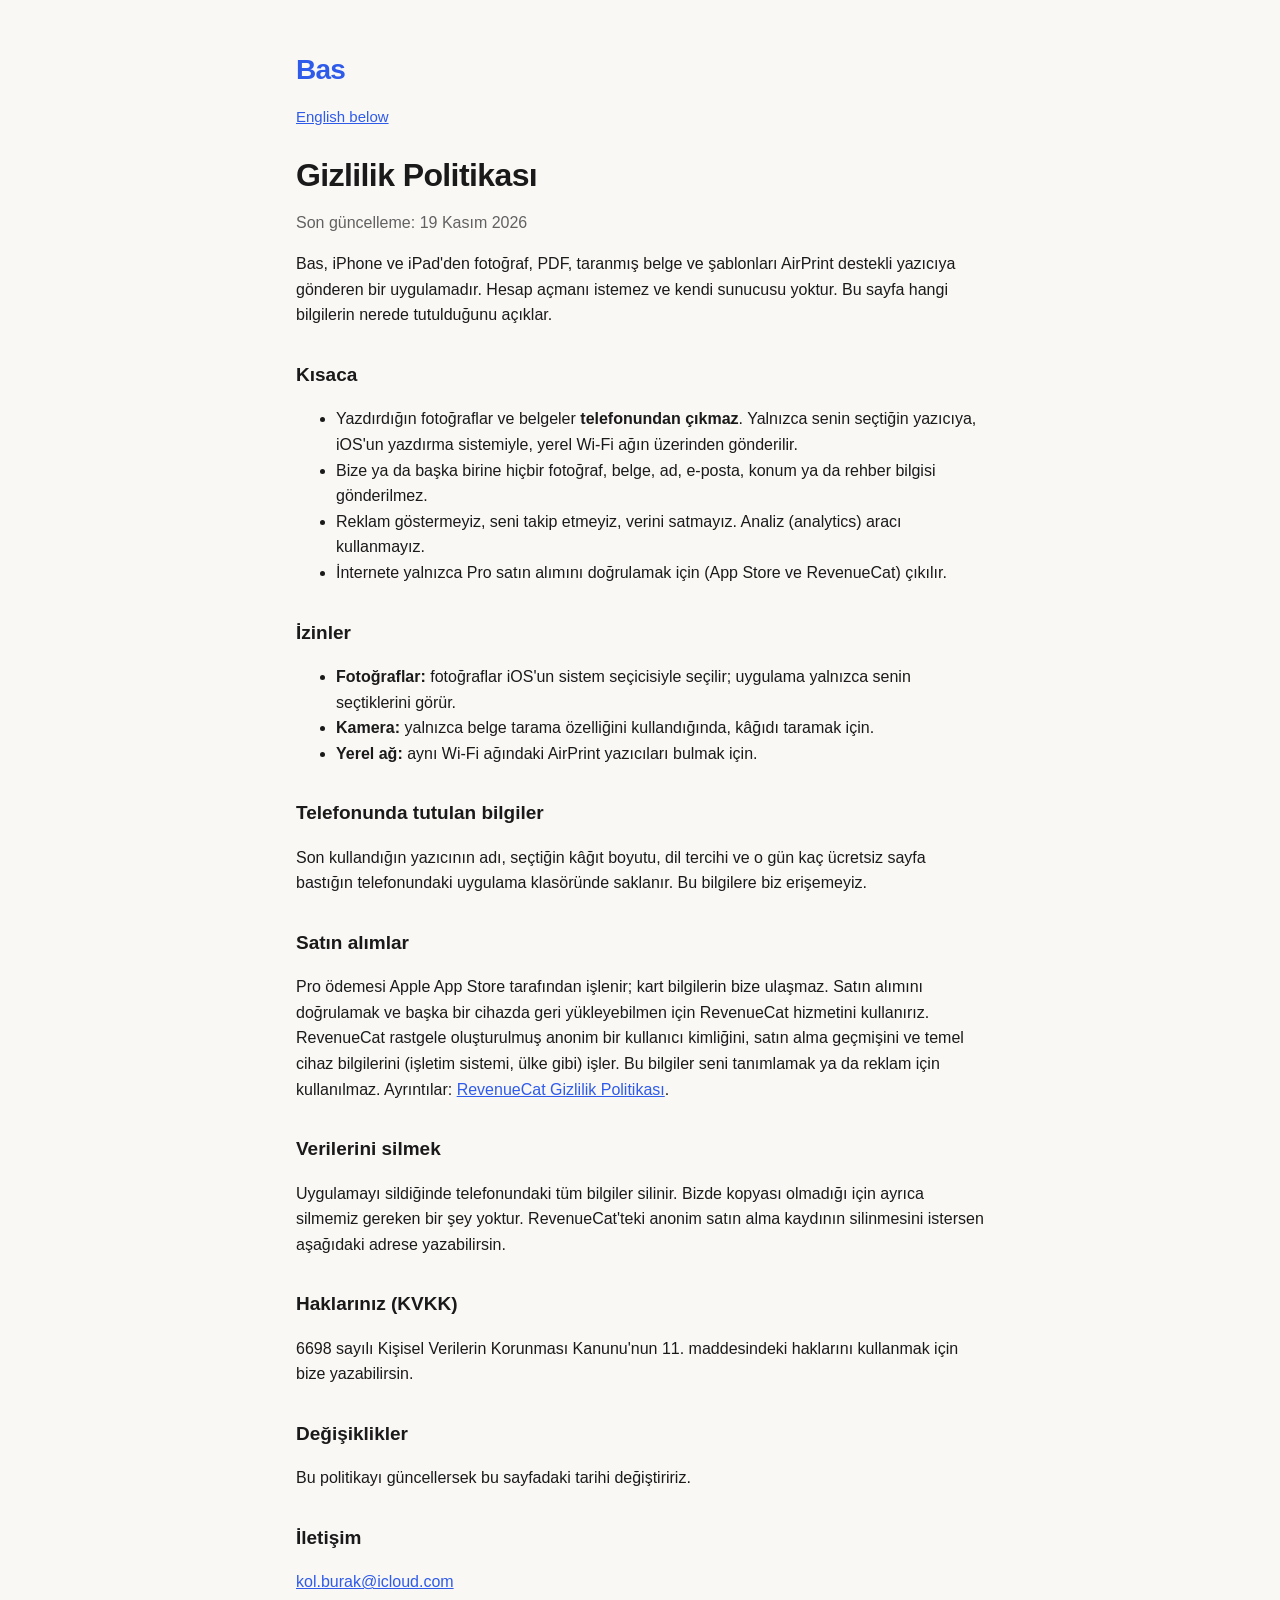
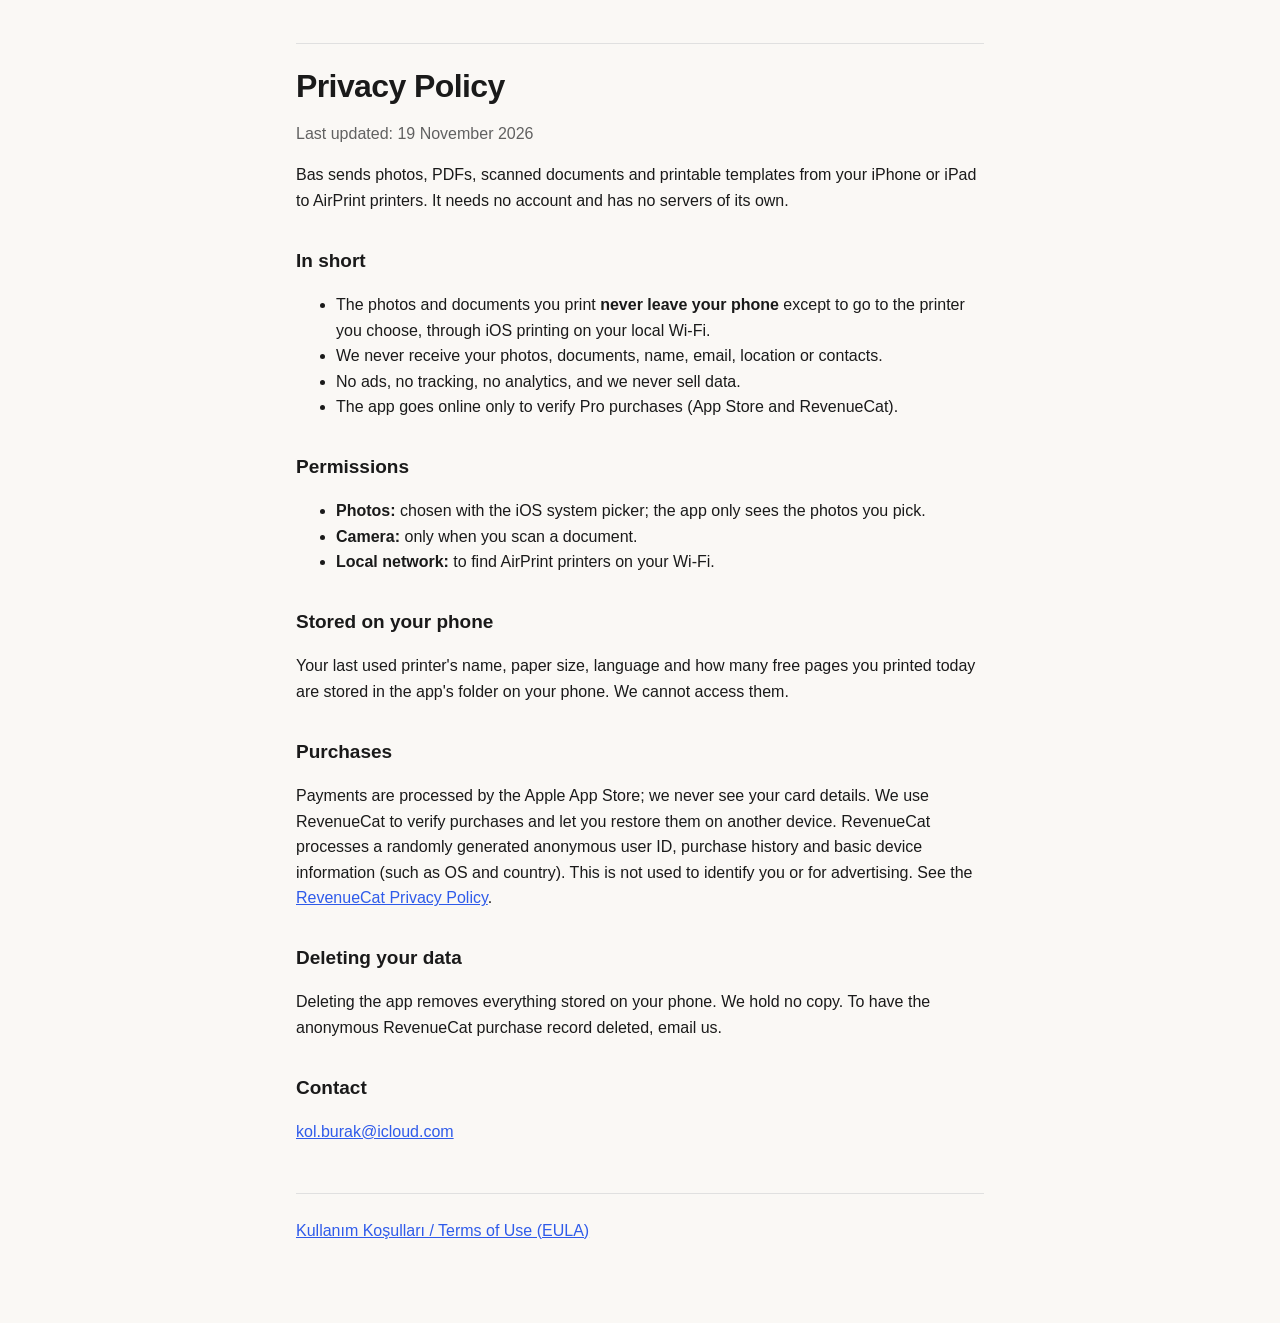
==== privacy.html @ 59182206 "Bas destek ve gizlilik sayfaları Co-Authored-By: Claude Opus 5.5 <noreply@anthropic.com>" ====
<!doctype html>
<html lang="tr">
<head>
<meta charset="utf-8">
<meta name="viewport" content="width=device-width, initial-scale=1">
<title>Bas Gizlilik Politikası</title>
<link rel="stylesheet" href="style.css">
</head>
<body>
<main>
<p class="logo">Bas</p>
<p class="lang"><a href="#en">English below</a></p>
<h1>Gizlilik Politikası</h1>
<p class="muted">Son güncelleme: 19 Kasım 2026</p>

<p>Bas, iPhone ve iPad'den fotoğraf, PDF, taranmış belge ve şablonları AirPrint destekli yazıcıya gönderen bir uygulamadır. Hesap açmanı istemez ve kendi sunucusu yoktur. Bu sayfa hangi bilgilerin nerede tutulduğunu açıklar.</p>

<h2>Kısaca</h2>
<ul>
<li>Yazdırdığın fotoğraflar ve belgeler <strong>telefonundan çıkmaz</strong>. Yalnızca senin seçtiğin yazıcıya, iOS'un yazdırma sistemiyle, yerel Wi-Fi ağın üzerinden gönderilir.</li>
<li>Bize ya da başka birine hiçbir fotoğraf, belge, ad, e-posta, konum ya da rehber bilgisi gönderilmez.</li>
<li>Reklam göstermeyiz, seni takip etmeyiz, verini satmayız. Analiz (analytics) aracı kullanmayız.</li>
<li>İnternete yalnızca Pro satın alımını doğrulamak için (App Store ve RevenueCat) çıkılır.</li>
</ul>

<h2>İzinler</h2>
<ul>
<li><strong>Fotoğraflar:</strong> fotoğraflar iOS'un sistem seçicisiyle seçilir; uygulama yalnızca senin seçtiklerini görür.</li>
<li><strong>Kamera:</strong> yalnızca belge tarama özelliğini kullandığında, kâğıdı taramak için.</li>
<li><strong>Yerel ağ:</strong> aynı Wi-Fi ağındaki AirPrint yazıcıları bulmak için.</li>
</ul>

<h2>Telefonunda tutulan bilgiler</h2>
<p>Son kullandığın yazıcının adı, seçtiğin kâğıt boyutu, dil tercihi ve o gün kaç ücretsiz sayfa bastığın telefonundaki uygulama klasöründe saklanır. Bu bilgilere biz erişemeyiz.</p>

<h2>Satın alımlar</h2>
<p>Pro ödemesi Apple App Store tarafından işlenir; kart bilgilerin bize ulaşmaz. Satın alımını doğrulamak ve başka bir cihazda geri yükleyebilmen için RevenueCat hizmetini kullanırız. RevenueCat rastgele oluşturulmuş anonim bir kullanıcı kimliğini, satın alma geçmişini ve temel cihaz bilgilerini (işletim sistemi, ülke gibi) işler. Bu bilgiler seni tanımlamak ya da reklam için kullanılmaz. Ayrıntılar: <a href="https://www.revenuecat.com/privacy">RevenueCat Gizlilik Politikası</a>.</p>

<h2>Verilerini silmek</h2>
<p>Uygulamayı sildiğinde telefonundaki tüm bilgiler silinir. Bizde kopyası olmadığı için ayrıca silmemiz gereken bir şey yoktur. RevenueCat'teki anonim satın alma kaydının silinmesini istersen aşağıdaki adrese yazabilirsin.</p>

<h2>Haklarınız (KVKK)</h2>
<p>6698 sayılı Kişisel Verilerin Korunması Kanunu'nun 11. maddesindeki haklarını kullanmak için bize yazabilirsin.</p>

<h2>Değişiklikler</h2>
<p>Bu politikayı güncellersek bu sayfadaki tarihi değiştiririz.</p>

<h2>İletişim</h2>
<p><a href="mailto:kol.burak@icloud.com">kol.burak@icloud.com</a></p>

<hr>

<h1 id="en" lang="en">Privacy Policy</h1>
<div lang="en">
<p class="muted">Last updated: 19 November 2026</p>

<p>Bas sends photos, PDFs, scanned documents and printable templates from your iPhone or iPad to AirPrint printers. It needs no account and has no servers of its own.</p>

<h2>In short</h2>
<ul>
<li>The photos and documents you print <strong>never leave your phone</strong> except to go to the printer you choose, through iOS printing on your local Wi-Fi.</li>
<li>We never receive your photos, documents, name, email, location or contacts.</li>
<li>No ads, no tracking, no analytics, and we never sell data.</li>
<li>The app goes online only to verify Pro purchases (App Store and RevenueCat).</li>
</ul>

<h2>Permissions</h2>
<ul>
<li><strong>Photos:</strong> chosen with the iOS system picker; the app only sees the photos you pick.</li>
<li><strong>Camera:</strong> only when you scan a document.</li>
<li><strong>Local network:</strong> to find AirPrint printers on your Wi-Fi.</li>
</ul>

<h2>Stored on your phone</h2>
<p>Your last used printer's name, paper size, language and how many free pages you printed today are stored in the app's folder on your phone. We cannot access them.</p>

<h2>Purchases</h2>
<p>Payments are processed by the Apple App Store; we never see your card details. We use RevenueCat to verify purchases and let you restore them on another device. RevenueCat processes a randomly generated anonymous user ID, purchase history and basic device information (such as OS and country). This is not used to identify you or for advertising. See the <a href="https://www.revenuecat.com/privacy">RevenueCat Privacy Policy</a>.</p>

<h2>Deleting your data</h2>
<p>Deleting the app removes everything stored on your phone. We hold no copy. To have the anonymous RevenueCat purchase record deleted, email us.</p>

<h2>Contact</h2>
<p><a href="mailto:kol.burak@icloud.com">kol.burak@icloud.com</a></p>
</div>

<hr>
<p class="muted"><a href="https://www.apple.com/legal/internet-services/itunes/dev/stdeula/">Kullanım Koşulları / Terms of Use (EULA)</a></p>
</main>
</body>
</html>
---- style.css ----
:root { --ink: #1a1a1a; --muted: #616161; --line: #e0e0e0; --bg: #FAF8F5; --accent: #2F5BEA; }
@media (prefers-color-scheme: dark) {
  :root { --ink: #f2f2f2; --muted: #b0b0b0; --line: #36312B; --bg: #141210; --accent: #6E8DFF; }
}
* { box-sizing: border-box; }
body { margin: 0; background: var(--bg); color: var(--ink);
  font: 16px/1.6 -apple-system, BlinkMacSystemFont, "Segoe UI", Roboto, sans-serif; }
main { max-width: 720px; margin: 0 auto; padding: 48px 16px 64px; }
.logo { font-weight: 900; font-size: 28px; letter-spacing: -0.8px; margin: 0 0 32px; color: var(--accent); }
.lang { margin: -20px 0 28px; font-size: 15px; }
h1 { font-size: 32px; letter-spacing: -0.6px; line-height: 1.15; margin: 0 0 8px; }
h2 { font-size: 19px; margin: 32px 0 8px; }
p, li { color: var(--ink); }
.muted { color: var(--muted); }
a { color: var(--accent); }
hr { border: 0; border-top: 1px solid var(--line); margin: 48px 0 24px; }
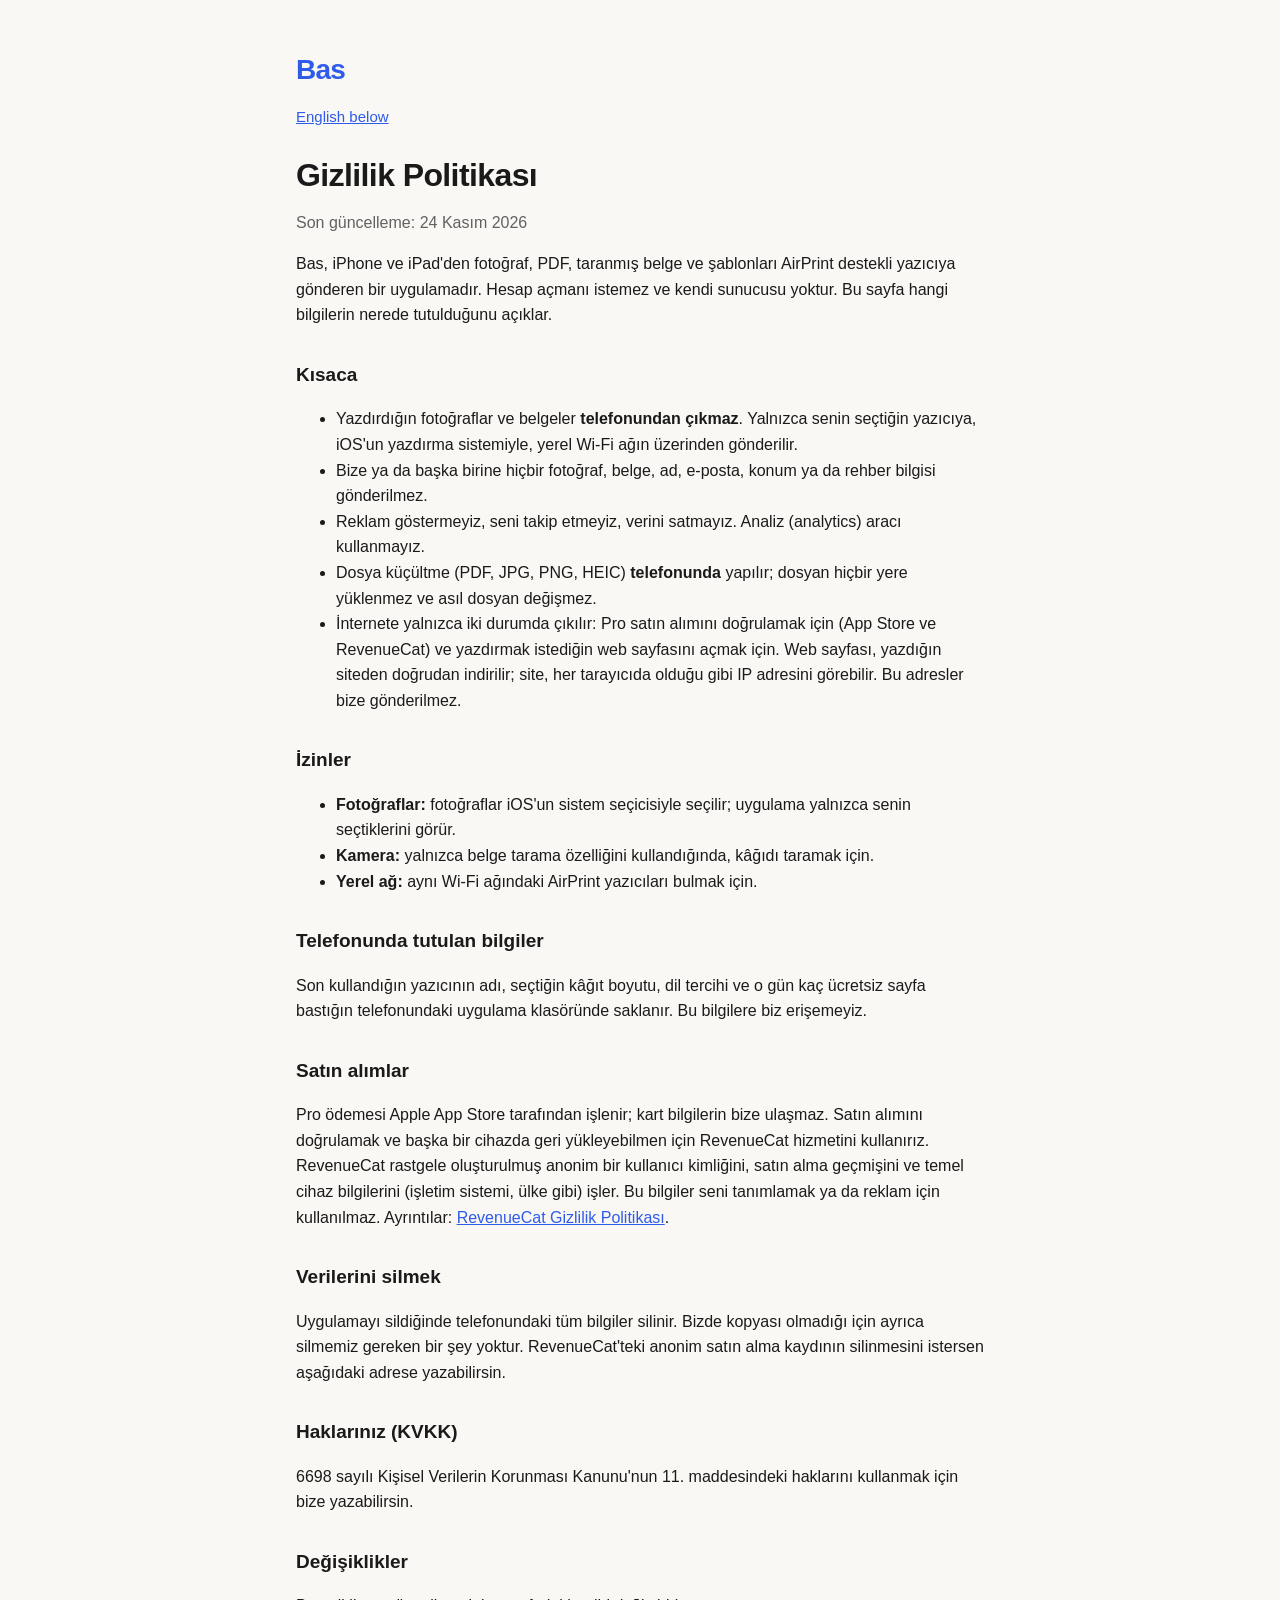
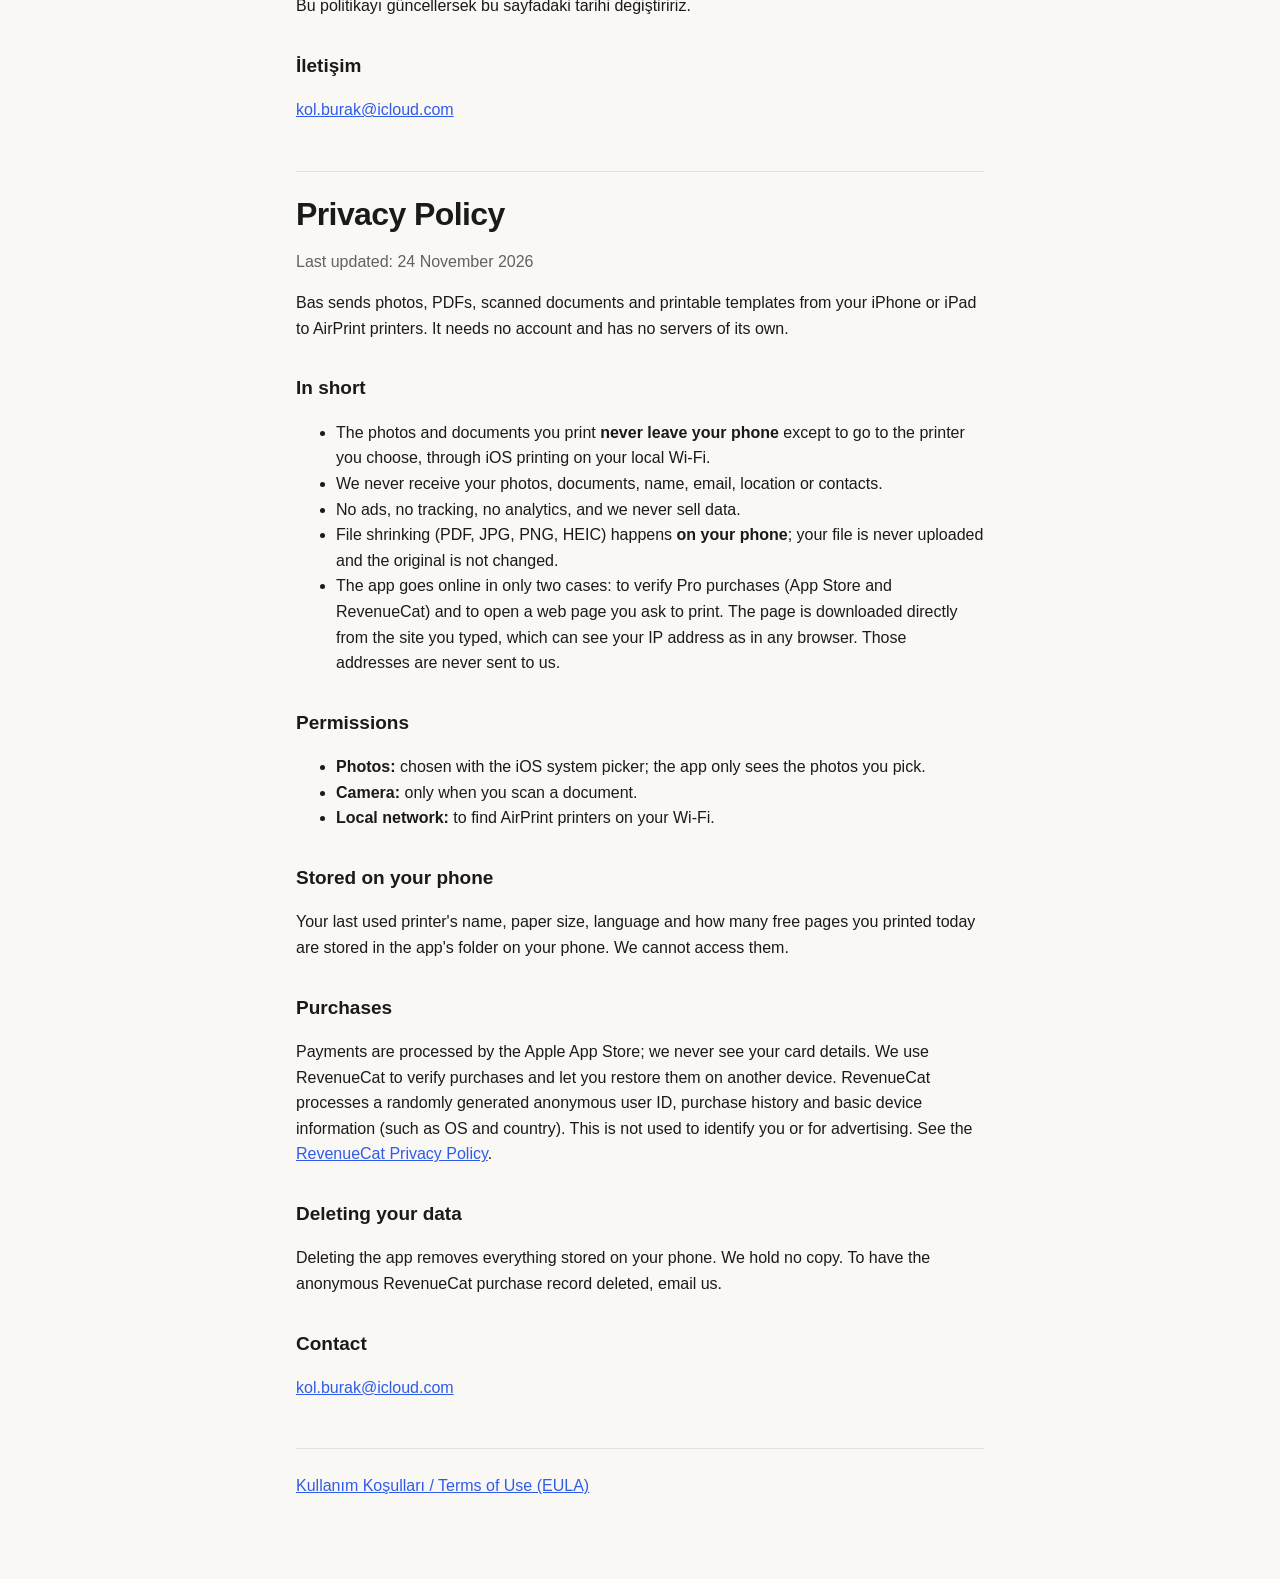
==== commit 9c8dfb74: "Gizlilik: web sayfası yazdırma ve dosya küçültme açıklandı Co-Authored-By: Claude Opus 5.5 <noreply@" ====
--- a/privacy.html
+++ b/privacy.html
@@ -11,7 +11,7 @@
 <p class="logo">Bas</p>
 <p class="lang"><a href="#en">English below</a></p>
 <h1>Gizlilik Politikası</h1>
-<p class="muted">Son güncelleme: 19 Kasım 2026</p>
+<p class="muted">Son güncelleme: 24 Kasım 2026</p>
 
 <p>Bas, iPhone ve iPad'den fotoğraf, PDF, taranmış belge ve şablonları AirPrint destekli yazıcıya gönderen bir uygulamadır. Hesap açmanı istemez ve kendi sunucusu yoktur. Bu sayfa hangi bilgilerin nerede tutulduğunu açıklar.</p>
 
@@ -20,7 +20,8 @@
 <li>Yazdırdığın fotoğraflar ve belgeler <strong>telefonundan çıkmaz</strong>. Yalnızca senin seçtiğin yazıcıya, iOS'un yazdırma sistemiyle, yerel Wi-Fi ağın üzerinden gönderilir.</li>
 <li>Bize ya da başka birine hiçbir fotoğraf, belge, ad, e-posta, konum ya da rehber bilgisi gönderilmez.</li>
 <li>Reklam göstermeyiz, seni takip etmeyiz, verini satmayız. Analiz (analytics) aracı kullanmayız.</li>
-<li>İnternete yalnızca Pro satın alımını doğrulamak için (App Store ve RevenueCat) çıkılır.</li>
+<li>Dosya küçültme (PDF, JPG, PNG, HEIC) <strong>telefonunda</strong> yapılır; dosyan hiçbir yere yüklenmez ve asıl dosyan değişmez.</li>
+<li>İnternete yalnızca iki durumda çıkılır: Pro satın alımını doğrulamak için (App Store ve RevenueCat) ve yazdırmak istediğin web sayfasını açmak için. Web sayfası, yazdığın siteden doğrudan indirilir; site, her tarayıcıda olduğu gibi IP adresini görebilir. Bu adresler bize gönderilmez.</li>
 </ul>
 
 <h2>İzinler</h2>
@@ -52,7 +53,7 @@
 
 <h1 id="en" lang="en">Privacy Policy</h1>
 <div lang="en">
-<p class="muted">Last updated: 19 November 2026</p>
+<p class="muted">Last updated: 24 November 2026</p>
 
 <p>Bas sends photos, PDFs, scanned documents and printable templates from your iPhone or iPad to AirPrint printers. It needs no account and has no servers of its own.</p>
 
@@ -61,7 +62,8 @@
 <li>The photos and documents you print <strong>never leave your phone</strong> except to go to the printer you choose, through iOS printing on your local Wi-Fi.</li>
 <li>We never receive your photos, documents, name, email, location or contacts.</li>
 <li>No ads, no tracking, no analytics, and we never sell data.</li>
-<li>The app goes online only to verify Pro purchases (App Store and RevenueCat).</li>
+<li>File shrinking (PDF, JPG, PNG, HEIC) happens <strong>on your phone</strong>; your file is never uploaded and the original is not changed.</li>
+<li>The app goes online in only two cases: to verify Pro purchases (App Store and RevenueCat) and to open a web page you ask to print. The page is downloaded directly from the site you typed, which can see your IP address as in any browser. Those addresses are never sent to us.</li>
 </ul>
 
 <h2>Permissions</h2>
